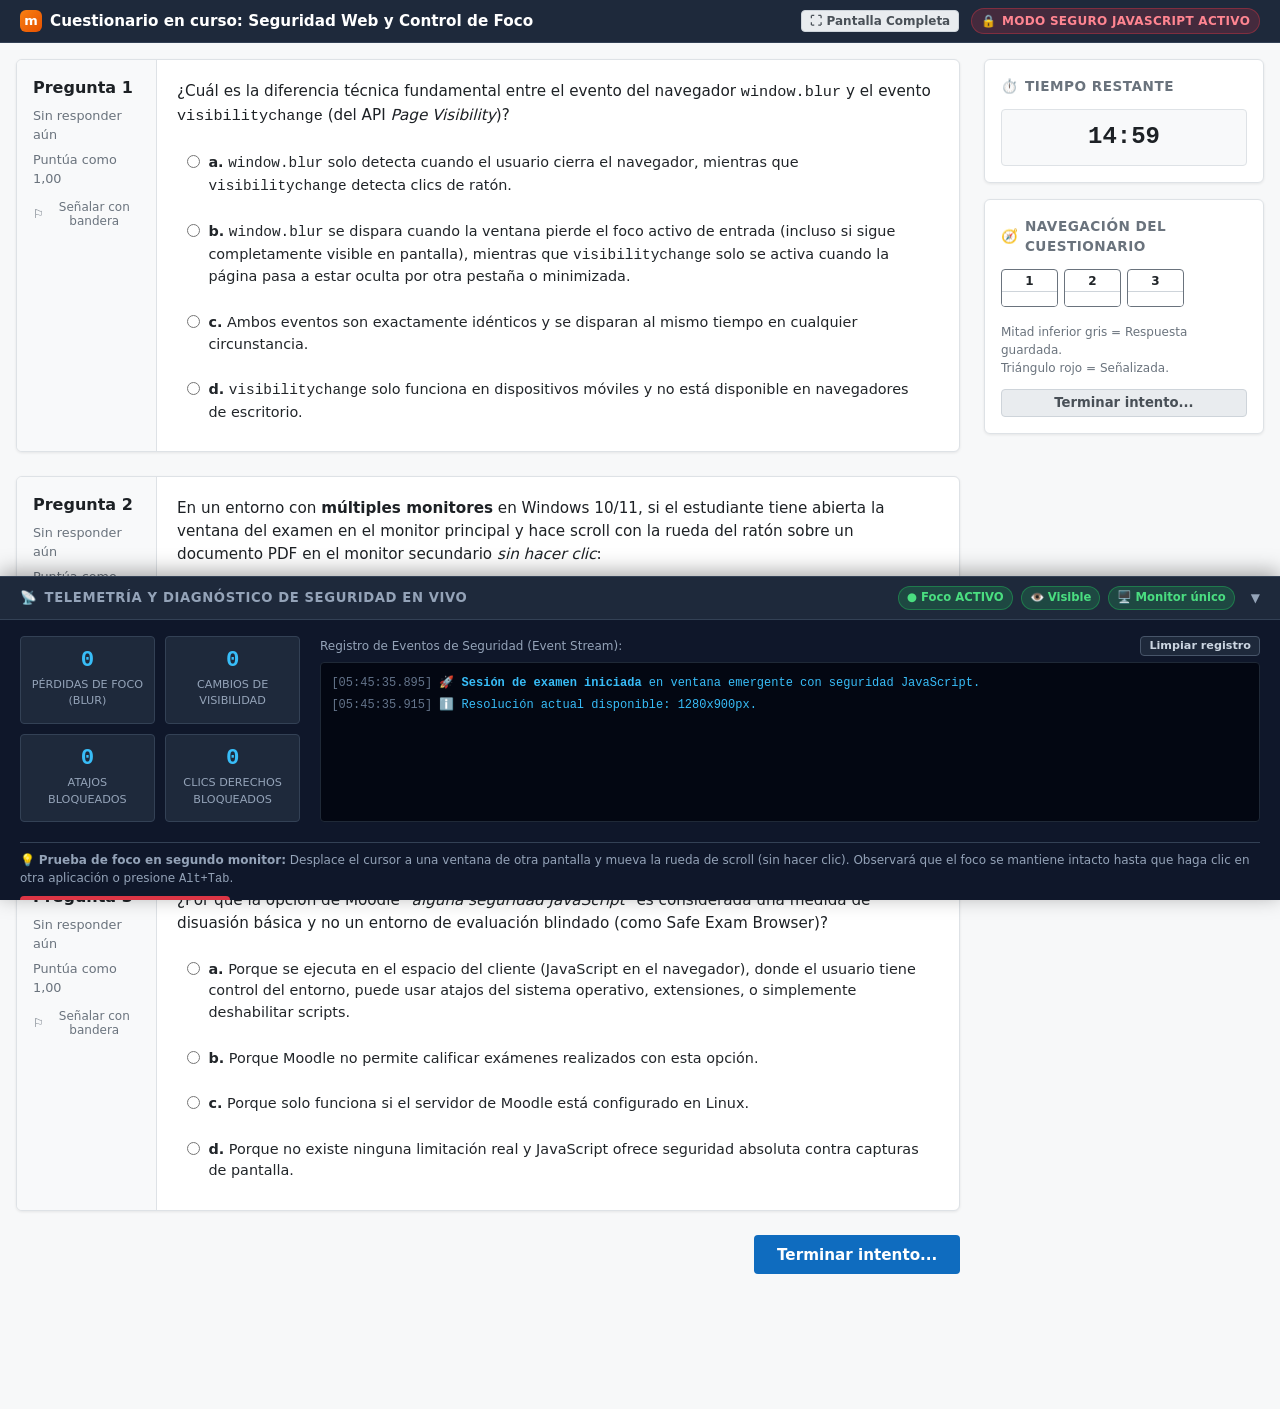
==== exam.html @ e976171d "feat: initial release of moodle-quiz-security-simulator" ====
<!DOCTYPE html>
<html lang="es">
<head>
  <meta charset="UTF-8">
  <meta name="viewport" content="width=device-width, initial-scale=1.0">
  <title>Examen Activo - Ventana Segura Moodle</title>
  <link rel="stylesheet" href="./styles.css">
</head>
<body id="moodle-exam-page" class="exam-mode">

  <!-- Navbar Minimalista de Examen Seguro (Moodle Boost Secure Layout) -->
  <header class="exam-navbar">
    <div class="exam-navbar-title">
      <div class="moodle-logo-icon" style="width: 22px; height: 22px; font-size: 13px;">m</div>
      <span>Cuestionario en curso: Seguridad Web y Control de Foco</span>
    </div>
    <div style="display: flex; align-items: center; gap: 0.75rem;">
      <button id="btn-request-fullscreen" type="button" class="btn-moodle btn-moodle-secondary btn-sm" style="font-size: 0.75rem; padding: 0.2rem 0.5rem;">
        ⛶ Pantalla Completa
      </button>
      <div class="exam-security-pill">
        <span>🔒</span>
        <span>MODO SEGURO JAVASCRIPT ACTIVO</span>
      </div>
    </div>
  </header>

  <!-- Contenedor Principal del Examen -->
  <main class="exam-main-container">
    <div class="exam-layout">

      <!-- Columna Principal: Preguntas del Examen -->
      <section class="exam-questions-col" aria-label="Preguntas del examen">

        <!-- PREGUNTA 1 -->
        <article class="que multichoice" data-question-id="1">
          <div class="info">
            <div class="no">Pregunta 1</div>
            <div class="status">Sin responder aún</div>
            <div class="grade">Puntúa como 1,00</div>
            <button type="button" class="flag-toggle" aria-label="Señalar pregunta 1">
              <span>⚐</span>
              <span class="flag-text">Señalar con bandera</span>
            </button>
          </div>
          <div class="content">
            <div class="qtext">
              ¿Cuál es la diferencia técnica fundamental entre el evento del navegador <code>window.blur</code> y el evento <code>visibilitychange</code> (del API <em>Page Visibility</em>)?
            </div>
            <div class="ablock">
              <div class="answer">
                <label>
                  <input type="radio" name="q1" value="a">
                  <span><strong>a.</strong> <code>window.blur</code> solo detecta cuando el usuario cierra el navegador, mientras que <code>visibilitychange</code> detecta clics de ratón.</span>
                </label>
                <label>
                  <input type="radio" name="q1" value="b">
                  <span><strong>b.</strong> <code>window.blur</code> se dispara cuando la ventana pierde el foco activo de entrada (incluso si sigue completamente visible en pantalla), mientras que <code>visibilitychange</code> solo se activa cuando la página pasa a estar oculta por otra pestaña o minimizada.</span>
                </label>
                <label>
                  <input type="radio" name="q1" value="c">
                  <span><strong>c.</strong> Ambos eventos son exactamente idénticos y se disparan al mismo tiempo en cualquier circunstancia.</span>
                </label>
                <label>
                  <input type="radio" name="q1" value="d">
                  <span><strong>d.</strong> <code>visibilitychange</code> solo funciona en dispositivos móviles y no está disponible en navegadores de escritorio.</span>
                </label>
              </div>
            </div>
          </div>
        </article>

        <!-- PREGUNTA 2 -->
        <article class="que multichoice" data-question-id="2">
          <div class="info">
            <div class="no">Pregunta 2</div>
            <div class="status">Sin responder aún</div>
            <div class="grade">Puntúa como 1,00</div>
            <button type="button" class="flag-toggle" aria-label="Señalar pregunta 2">
              <span>⚐</span>
              <span class="flag-text">Señalar con bandera</span>
            </button>
          </div>
          <div class="content">
            <div class="qtext">
              En un entorno con <strong>múltiples monitores</strong> en Windows 10/11, si el estudiante tiene abierta la ventana del examen en el monitor principal y hace scroll con la rueda del ratón sobre un documento PDF en el monitor secundario <em>sin hacer clic</em>:
            </div>
            <div class="ablock">
              <div class="answer">
                <label>
                  <input type="radio" name="q2" value="a">
                  <span><strong>a.</strong> La ventana del examen pierde el foco de inmediato y se dispara <code>window.blur</code>.</span>
                </label>
                <label>
                  <input type="radio" name="q2" value="b">
                  <span><strong>b.</strong> Por la directiva de Windows de "desplazar ventanas inactivas al pasar el cursor", el scroll ocurre en la segunda ventana pero la ventana del examen <strong>mantiene el foco</strong> (no se dispara <code>window.blur</code> hasta que el usuario hace clic en el segundo monitor).</span>
                </label>
                <label>
                  <input type="radio" name="q2" value="c">
                  <span><strong>c.</strong> El navegador bloquea automáticamente el hardware del segundo monitor mediante la API de pantalla.</span>
                </label>
                <label>
                  <input type="radio" name="q2" value="d">
                  <span><strong>d.</strong> Moodle redirige al usuario a la página de inicio de sesión.</span>
                </label>
              </div>
            </div>
          </div>
        </article>

        <!-- PREGUNTA 3 -->
        <article class="que multichoice" data-question-id="3">
          <div class="info">
            <div class="no">Pregunta 3</div>
            <div class="status">Sin responder aún</div>
            <div class="grade">Puntúa como 1,00</div>
            <button type="button" class="flag-toggle" aria-label="Señalar pregunta 3">
              <span>⚐</span>
              <span class="flag-text">Señalar con bandera</span>
            </button>
          </div>
          <div class="content">
            <div class="qtext">
              ¿Por qué la opción de Moodle <em>"alguna seguridad JavaScript"</em> es considerada una medida de disuasión básica y no un entorno de evaluación blindado (como Safe Exam Browser)?
            </div>
            <div class="ablock">
              <div class="answer">
                <label>
                  <input type="radio" name="q3" value="a">
                  <span><strong>a.</strong> Porque se ejecuta en el espacio del cliente (JavaScript en el navegador), donde el usuario tiene control del entorno, puede usar atajos del sistema operativo, extensiones, o simplemente deshabilitar scripts.</span>
                </label>
                <label>
                  <input type="radio" name="q3" value="b">
                  <span><strong>b.</strong> Porque Moodle no permite calificar exámenes realizados con esta opción.</span>
                </label>
                <label>
                  <input type="radio" name="q3" value="c">
                  <span><strong>c.</strong> Porque solo funciona si el servidor de Moodle está configurado en Linux.</span>
                </label>
                <label>
                  <input type="radio" name="q3" value="d">
                  <span><strong>d.</strong> Porque no existe ninguna limitación real y JavaScript ofrece seguridad absoluta contra capturas de pantalla.</span>
                </label>
              </div>
            </div>
          </div>
        </article>

        <!-- Botón de acción al pie de preguntas -->
        <div style="display: flex; justify-content: flex-end; margin-top: 1rem;">
          <button id="btn-finish-attempt" type="button" class="btn-moodle btn-moodle-primary">
            Terminar intento...
          </button>
        </div>

      </section>

      <!-- Columna Lateral: Navegación del Cuestionario y Temporizador -->
      <aside class="exam-sidebar" aria-label="Bloques laterales del examen">
        
        <!-- Bloque del Temporizador -->
        <div class="sidebar-box">
          <div class="sidebar-title">
            <span>⏱️</span>
            <span>Tiempo restante</span>
          </div>
          <div class="timer-container">
            <span id="quiz-timer-display">15:00</span>
          </div>
        </div>

        <!-- Bloque de Navegación por Preguntas -->
        <div class="sidebar-box">
          <div class="sidebar-title">
            <span>🧭</span>
            <span>Navegación del cuestionario</span>
          </div>
          <div class="quiz-nav-grid">
            <a href="#q1" id="nav-btn-q1" class="qnbutton" title="Pregunta 1">
              <span class="thispageholder">1</span>
              <span class="trafficlight"></span>
            </a>
            <a href="#q2" id="nav-btn-q2" class="qnbutton" title="Pregunta 2">
              <span class="thispageholder">2</span>
              <span class="trafficlight"></span>
            </a>
            <a href="#q3" id="nav-btn-q3" class="qnbutton" title="Pregunta 3">
              <span class="thispageholder">3</span>
              <span class="trafficlight"></span>
            </a>
          </div>
          <div style="font-size: 0.75rem; color: var(--moodle-text-muted); margin-bottom: 0.75rem;">
            Mitad inferior gris = Respuesta guardada.<br>
            Triángulo rojo = Señalizada.
          </div>
          <button id="btn-finish-attempt-side" type="button" class="btn-moodle btn-moodle-secondary btn-sm" style="width: 100%;" onclick="document.getElementById('btn-finish-attempt').click();">
            Terminar intento...
          </button>
        </div>

      </aside>

    </div>
  </main>

  <!-- Contenedor de Toasts Flotantes para Alertas de Seguridad -->
  <div id="toast-container" class="toast-container" aria-live="polite"></div>

  <!-- Panel de Diagnóstico Técnico (Telemetría en Vivo) -->
  <section id="telemetry-dock" class="telemetry-dock" aria-label="Panel de diagnóstico técnico en vivo">
    <!-- Encabezado del Dock -->
    <div id="telemetry-toggle" class="telemetry-dock-header">
      <div class="telemetry-title">
        <span>📡</span>
        <span>Telemetría y Diagnóstico de Seguridad en Vivo</span>
      </div>
      <div class="telemetry-live-pills">
        <span id="pill-focus-status" class="telemetry-pill pill-active">● Foco ACTIVO</span>
        <span id="pill-vis-status" class="telemetry-pill pill-active">👁️ Visible</span>
        <span id="pill-screen-status" class="telemetry-pill pill-active">🖥️ Monitor</span>
        <span class="toggle-icon" style="color: #94a3b8; font-size: 0.75rem; margin-left: 0.5rem;">▼</span>
      </div>
    </div>

    <!-- Contenido del Dock -->
    <div class="telemetry-body">
      <!-- Estadísticas de Eventos -->
      <div class="telemetry-stats-grid">
        <div class="stat-card">
          <div id="stat-blur-count" class="stat-value">0</div>
          <div class="stat-label">Pérdidas de Foco (blur)</div>
        </div>
        <div class="stat-card">
          <div id="stat-vis-count" class="stat-value">0</div>
          <div class="stat-label">Cambios de Visibilidad</div>
        </div>
        <div class="stat-card">
          <div id="stat-shortcuts-count" class="stat-value">0</div>
          <div class="stat-label">Atajos Bloqueados</div>
        </div>
        <div class="stat-card">
          <div id="stat-context-count" class="stat-value">0</div>
          <div class="stat-label">Clics Derechos Bloqueados</div>
        </div>
      </div>

      <!-- Consola de Logs en Tiempo Real -->
      <div class="telemetry-console-wrapper">
        <div class="telemetry-console-header">
          <span>Registro de Eventos de Seguridad (Event Stream):</span>
          <button id="btn-clear-console" type="button" class="btn-moodle btn-moodle-secondary btn-sm" style="font-size: 0.7rem; padding: 0.15rem 0.5rem; background: #1e293b; color: #cbd5e1; border-color: #475569;">
            Limpiar registro
          </button>
        </div>
        <div id="telemetry-console" class="telemetry-console">
          <!-- Entradas generadas dinámicamente por app.js -->
        </div>
      </div>

      <!-- Nota Técnica sobre el Comportamiento de Foco y Multimonitor -->
      <div class="telemetry-info-note">
        <div>
          💡 <strong>Prueba de foco en segundo monitor:</strong> Desplace el cursor a una ventana de otra pantalla y mueva la rueda de scroll (sin hacer clic). Observará que el foco se mantiene intacto hasta que haga clic en otra aplicación o presione <code>Alt+Tab</code>.
        </div>
        <div>
          <button type="button" class="btn-moodle btn-moodle-danger btn-sm" onclick="document.getElementById('btn-finish-attempt').click();">
            Cerrar intento y ventana
          </button>
        </div>
      </div>
    </div>
  </section>

  <!-- Modal de Confirmación de Finalización de Examen -->
  <div id="modal-finish-quiz" class="modal-overlay" role="dialog" aria-modal="true" aria-labelledby="modal-finish-title">
    <div class="modal-dialog">
      <div class="modal-header">
        <span id="modal-finish-title">Resumen del Intento</span>
      </div>
      <div class="modal-body">
        <p>¿Está seguro de que desea enviar y finalizar este intento?</p>
        <div id="modal-finish-stats" style="margin-top: 0.75rem; background: #f8f9fa; border: 1px solid #dee2e6; border-radius: 4px; padding: 0.75rem;">
          <!-- Estadísticas inyectadas por app.js -->
        </div>
      </div>
      <div class="modal-footer">
        <button id="btn-cancel-close" type="button" class="btn-moodle btn-moodle-secondary">Continuar con el examen</button>
        <button id="btn-confirm-close" type="button" class="btn-moodle btn-moodle-danger">Finalizar intento y cerrar ventana</button>
      </div>
    </div>
  </div>

  <script src="./app.js"></script>
</body>
</html>
---- styles.css ----
/* ==========================================================================
   Moodle Quiz Security Simulator - Stylesheet
   Inspirado en el tema Boost de Moodle (Bootstrap 4/5 base)
   ========================================================================== */

:root {
  --moodle-primary: #0f6cbf;
  --moodle-primary-hover: #0b5190;
  --moodle-primary-light: #e7f1ff;
  --moodle-primary-border: #b8daff;
  --moodle-secondary: #6c757d;
  --moodle-secondary-bg: #e9ecef;
  --moodle-success: #28a745;
  --moodle-success-bg: #d4edda;
  --moodle-success-border: #c3e6cb;
  --moodle-danger: #dc3545;
  --moodle-danger-bg: #f8d7da;
  --moodle-danger-border: #f5c6cb;
  --moodle-warning: #ffc107;
  --moodle-warning-bg: #fff3cd;
  --moodle-warning-border: #ffeeba;
  --moodle-info: #17a2b8;
  --moodle-info-bg: #d1ecf1;
  --moodle-info-border: #bee5eb;
  
  --moodle-body-bg: #f2f4f8;
  --moodle-card-bg: #ffffff;
  --moodle-text: #212529;
  --moodle-text-muted: #6a737d;
  --moodle-border: #dee2e6;
  --moodle-border-light: #eaebec;
  
  --font-family: system-ui, -apple-system, "Segoe UI", Roboto, "Helvetica Neue", Arial, sans-serif;
  --font-mono: ui-monospace, SFMono-Regular, Menlo, Monaco, Consolas, "Liberation Mono", "Courier New", monospace;
  --radius-sm: 4px;
  --radius-md: 6px;
  --radius-lg: 8px;
  --shadow-sm: 0 1px 3px rgba(0, 0, 0, 0.08);
  --shadow-md: 0 4px 12px rgba(0, 0, 0, 0.1);
  --shadow-lg: 0 8px 24px rgba(0, 0, 0, 0.15);
}

/* Reset y caja */
*, *::before, *::after {
  box-sizing: border-box;
  margin: 0;
  padding: 0;
}

body {
  font-family: var(--font-family);
  background-color: var(--moodle-body-bg);
  color: var(--moodle-text);
  line-height: 1.5;
  font-size: 15px;
  min-height: 100vh;
  display: flex;
  flex-direction: column;
}

/* En la ventana de examen, deshabilitar selección de texto */
body.exam-mode {
  user-select: none;
  -webkit-user-select: none;
  -ms-user-select: none;
  background-color: #f7f8f9;
}

/* ==========================================================================
   Barra Superior / Navbar de Moodle
   ========================================================================== */
.moodle-navbar {
  background-color: #ffffff;
  border-bottom: 1px solid var(--moodle-border);
  padding: 0.65rem 1.5rem;
  display: flex;
  align-items: center;
  justify-content: space-between;
  position: sticky;
  top: 0;
  z-index: 100;
  box-shadow: 0 1px 3px rgba(0, 0, 0, 0.04);
}

.moodle-navbar-brand {
  display: flex;
  align-items: center;
  gap: 0.65rem;
  font-size: 1.15rem;
  font-weight: 700;
  color: #1d2125;
  text-decoration: none;
}

.moodle-logo-icon {
  width: 28px;
  height: 28px;
  background: linear-gradient(135deg, #f98012 0%, #e65100 100%);
  color: #ffffff;
  border-radius: 6px;
  display: flex;
  align-items: center;
  justify-content: center;
  font-weight: 900;
  font-size: 16px;
}

.moodle-navbar-actions {
  display: flex;
  align-items: center;
  gap: 1rem;
}

.user-badge {
  display: flex;
  align-items: center;
  gap: 0.5rem;
  font-size: 0.85rem;
  color: var(--moodle-text-muted);
}

.user-avatar {
  width: 32px;
  height: 32px;
  border-radius: 50%;
  background-color: var(--moodle-primary);
  color: white;
  display: flex;
  align-items: center;
  justify-content: center;
  font-weight: 600;
  font-size: 13px;
}

/* Navbar especial de modo examen (minimalista) */
.exam-navbar {
  background-color: #1e293b;
  color: #ffffff;
  padding: 0.5rem 1.25rem;
  display: flex;
  align-items: center;
  justify-content: space-between;
  border-bottom: 1px solid #334155;
}

.exam-navbar-title {
  display: flex;
  align-items: center;
  gap: 0.5rem;
  font-weight: 600;
  font-size: 0.95rem;
}

.exam-security-pill {
  background-color: rgba(220, 53, 69, 0.2);
  color: #ff8591;
  border: 1px solid rgba(220, 53, 69, 0.4);
  padding: 0.2rem 0.55rem;
  border-radius: 20px;
  font-size: 0.75rem;
  font-weight: 600;
  letter-spacing: 0.3px;
  display: flex;
  align-items: center;
  gap: 0.35rem;
}

/* Migas de pan (Breadcrumbs) */
.moodle-breadcrumbs {
  background-color: #ffffff;
  border-bottom: 1px solid var(--moodle-border);
  padding: 0.5rem 1.5rem;
  font-size: 0.825rem;
}

.breadcrumb-list {
  display: flex;
  flex-wrap: wrap;
  align-items: center;
  list-style: none;
  gap: 0.4rem;
  color: var(--moodle-text-muted);
}

.breadcrumb-list li:not(:last-child)::after {
  content: "/";
  margin-left: 0.4rem;
  color: #adb5bd;
}

.breadcrumb-list a {
  color: var(--moodle-primary);
  text-decoration: none;
}

.breadcrumb-list a:hover {
  text-decoration: underline;
}

/* ==========================================================================
   Contenedor Principal y Layout
   ========================================================================== */
.main-container {
  max-width: 1140px;
  margin: 1.5rem auto;
  padding: 0 1rem;
  width: 100%;
  flex: 1;
}

.exam-main-container {
  max-width: 1300px;
  margin: 1rem auto;
  padding: 0 1rem 8rem 1rem; /* margen inferior para el panel */
  width: 100%;
}

/* Tarjetas Moodle */
.moodle-card {
  background-color: var(--moodle-card-bg);
  border: 1px solid var(--moodle-border);
  border-radius: var(--radius-md);
  box-shadow: var(--shadow-sm);
  margin-bottom: 1.5rem;
  overflow: hidden;
}

.moodle-card-header {
  padding: 1rem 1.25rem;
  border-bottom: 1px solid var(--moodle-border);
  background-color: #ffffff;
  display: flex;
  align-items: center;
  justify-content: space-between;
}

.moodle-card-header h1,
.moodle-card-header h2,
.moodle-card-header h3 {
  font-size: 1.25rem;
  font-weight: 600;
  color: #1d2125;
}

.moodle-card-body {
  padding: 1.25rem;
}

/* ==========================================================================
   Alertas y Banners informativos
   ========================================================================== */
.alert-box {
  padding: 1rem 1.25rem;
  border-radius: var(--radius-md);
  margin-bottom: 1.25rem;
  display: flex;
  gap: 0.75rem;
  align-items: flex-start;
  font-size: 0.9rem;
}

.alert-box-icon {
  font-size: 1.25rem;
  line-height: 1;
  flex-shrink: 0;
}

.alert-box.alert-info {
  background-color: var(--moodle-info-bg);
  border: 1px solid var(--moodle-info-border);
  color: #0c5460;
}

.alert-box.alert-warning {
  background-color: var(--moodle-warning-bg);
  border: 1px solid var(--moodle-warning-border);
  color: #856404;
}

.alert-box.alert-danger {
  background-color: var(--moodle-danger-bg);
  border: 1px solid var(--moodle-danger-border);
  color: #721c24;
}

.alert-box.alert-success {
  background-color: var(--moodle-success-bg);
  border: 1px solid var(--moodle-success-border);
  color: #155724;
}

/* Modal o Alerta de Pop-up Bloqueado */
.popup-blocked-modal {
  display: none;
  background-color: var(--moodle-danger-bg);
  border: 2px solid var(--moodle-danger);
  border-radius: var(--radius-md);
  padding: 1.25rem;
  margin-bottom: 1.5rem;
  animation: pulseWarning 0.3s ease-in-out;
}

@keyframes pulseWarning {
  0% { transform: scale(0.98); opacity: 0; }
  100% { transform: scale(1); opacity: 1; }
}

.popup-blocked-modal.active {
  display: block;
}

.popup-blocked-header {
  display: flex;
  align-items: center;
  gap: 0.5rem;
  color: #721c24;
  font-weight: 700;
  font-size: 1.1rem;
  margin-bottom: 0.75rem;
}

.instructions-steps {
  margin: 0.75rem 0 1rem 1.25rem;
  color: #491217;
  font-size: 0.88rem;
}

.instructions-steps li {
  margin-bottom: 0.4rem;
}

/* ==========================================================================
   Tablas y Resúmenes de Examen (Estilo Moodle)
   ========================================================================== */
.quiz-summary-table {
  width: 100%;
  border-collapse: collapse;
  margin-bottom: 1.5rem;
  font-size: 0.9rem;
}

.quiz-summary-table th,
.quiz-summary-table td {
  padding: 0.65rem 0.85rem;
  border: 1px solid var(--moodle-border);
  text-align: left;
}

.quiz-summary-table th {
  background-color: #f8f9fa;
  font-weight: 600;
  color: var(--moodle-text);
  width: 40%;
}

.quiz-summary-table td {
  background-color: #ffffff;
}

/* Botones principales */
.btn-moodle {
  display: inline-flex;
  align-items: center;
  justify-content: center;
  gap: 0.5rem;
  padding: 0.6rem 1.35rem;
  font-size: 0.95rem;
  font-weight: 600;
  border-radius: var(--radius-sm);
  border: 1px solid transparent;
  cursor: pointer;
  transition: all 0.15s ease-in-out;
  text-decoration: none;
  font-family: inherit;
}

.btn-moodle-primary {
  background-color: var(--moodle-primary);
  color: #ffffff;
}

.btn-moodle-primary:hover {
  background-color: var(--moodle-primary-hover);
  color: #ffffff;
}

.btn-moodle-secondary {
  background-color: #e9ecef;
  color: #495057;
  border-color: #ced4da;
}

.btn-moodle-secondary:hover {
  background-color: #dde2e6;
  color: #212529;
}

.btn-moodle-danger {
  background-color: var(--moodle-danger);
  color: #ffffff;
}

.btn-moodle-danger:hover {
  background-color: #bd2130;
}

.btn-sm {
  padding: 0.35rem 0.75rem;
  font-size: 0.825rem;
}

.btn-large {
  padding: 0.75rem 1.75rem;
  font-size: 1.05rem;
}

/* ==========================================================================
   Comprobador de Permisos Pop-up (index.html)
   ========================================================================== */
.tester-card {
  background-color: #ffffff;
  border: 1px dashed var(--moodle-primary-border);
  background-color: #fbfdff;
  border-radius: var(--radius-md);
  padding: 1rem 1.25rem;
  margin-bottom: 1.5rem;
}

.tester-status-row {
  display: flex;
  align-items: center;
  justify-content: space-between;
  flex-wrap: wrap;
  gap: 0.75rem;
}

.status-indicator {
  display: inline-flex;
  align-items: center;
  gap: 0.5rem;
  font-weight: 600;
  font-size: 0.9rem;
}

.status-dot {
  width: 10px;
  height: 10px;
  border-radius: 50%;
  display: inline-block;
}

.status-dot.dot-pending { background-color: var(--moodle-warning); }
.status-dot.dot-success { background-color: var(--moodle-success); }
.status-dot.dot-danger { background-color: var(--moodle-danger); }

/* ==========================================================================
   Layout de la vista de Examen (exam.html)
   ========================================================================== */
.exam-layout {
  display: grid;
  grid-template-columns: 1fr 280px;
  gap: 1.5rem;
  align-items: start;
}

@media (max-width: 900px) {
  .exam-layout {
    grid-template-columns: 1fr;
  }
  .exam-sidebar {
    order: -1;
  }
}

/* Pregunta estilo Moodle (Formato Oficial .que.multichoice) */
.que {
  display: grid;
  grid-template-columns: 140px 1fr;
  background-color: #ffffff;
  border: 1px solid var(--moodle-border);
  border-radius: var(--radius-md);
  margin-bottom: 1.5rem;
  overflow: hidden;
  box-shadow: var(--shadow-sm);
}

@media (max-width: 600px) {
  .que {
    grid-template-columns: 1fr;
  }
}

.que .info {
  background-color: #f8f9fa;
  border-right: 1px solid var(--moodle-border);
  padding: 1rem;
  font-size: 0.8rem;
  color: var(--moodle-text-muted);
}

@media (max-width: 600px) {
  .que .info {
    border-right: none;
    border-bottom: 1px solid var(--moodle-border);
  }
}

.que .info .no {
  font-weight: 700;
  font-size: 1rem;
  color: #1d2125;
  margin-bottom: 0.35rem;
}

.que .info .status {
  margin-bottom: 0.35rem;
}

.que .info .grade {
  margin-bottom: 0.75rem;
}

.que .info .flag-toggle {
  display: inline-flex;
  align-items: center;
  gap: 0.3rem;
  color: #6a737d;
  cursor: pointer;
  background: none;
  border: none;
  font-size: 0.75rem;
  padding: 0;
  font-family: inherit;
}

.que .info .flag-toggle:hover {
  color: var(--moodle-danger);
}

.que .info .flag-toggle.flagged {
  color: var(--moodle-danger);
  font-weight: 600;
}

.que .content {
  padding: 1.25rem;
}

.que .qtext {
  font-size: 0.95rem;
  font-weight: 500;
  margin-bottom: 1rem;
  color: #1d2125;
}

.que .ablock .answer {
  display: flex;
  flex-direction: column;
  gap: 0.5rem;
}

.que .answer label {
  display: flex;
  align-items: flex-start;
  gap: 0.5rem;
  padding: 0.5rem 0.65rem;
  border-radius: var(--radius-sm);
  cursor: pointer;
  transition: background-color 0.1s;
  font-size: 0.9rem;
}

.que .answer label:hover {
  background-color: #f1f5f9;
}

.que .answer input[type="radio"] {
  margin-top: 0.2rem;
  accent-color: var(--moodle-primary);
  cursor: pointer;
}

/* Barra lateral de Navegación del Cuestionario */
.exam-sidebar {
  position: sticky;
  top: 1rem;
}

.sidebar-box {
  background-color: #ffffff;
  border: 1px solid var(--moodle-border);
  border-radius: var(--radius-md);
  padding: 1rem;
  box-shadow: var(--shadow-sm);
  margin-bottom: 1rem;
}

.sidebar-title {
  font-size: 0.85rem;
  font-weight: 700;
  text-transform: uppercase;
  letter-spacing: 0.5px;
  color: var(--moodle-text-muted);
  margin-bottom: 0.75rem;
  display: flex;
  align-items: center;
  gap: 0.4rem;
}

/* Temporizador */
.timer-container {
  display: flex;
  align-items: center;
  justify-content: center;
  gap: 0.5rem;
  font-size: 1.5rem;
  font-weight: 700;
  font-family: var(--font-mono);
  padding: 0.6rem;
  background-color: #f8f9fa;
  border-radius: var(--radius-sm);
  border: 1px solid var(--moodle-border);
  color: #1d2125;
}

.timer-container.urgent {
  background-color: var(--moodle-danger-bg);
  border-color: var(--moodle-danger-border);
  color: var(--moodle-danger);
  animation: pulseTimer 1s infinite alternate;
}

@keyframes pulseTimer {
  0% { transform: scale(1); }
  100% { transform: scale(1.02); }
}

/* Rejilla de botones de pregunta */
.quiz-nav-grid {
  display: grid;
  grid-template-columns: repeat(4, 1fr);
  gap: 0.4rem;
  margin-bottom: 1rem;
}

.qnbutton {
  height: 38px;
  background-color: #ffffff;
  border: 1px solid #6a737d;
  border-radius: var(--radius-sm);
  display: flex;
  flex-direction: column;
  text-decoration: none;
  font-size: 0.75rem;
  font-weight: 700;
  cursor: pointer;
  overflow: hidden;
  transition: border-color 0.15s;
}

.qnbutton:hover {
  border-color: var(--moodle-primary);
}

.qnbutton .thispageholder {
  height: 60%;
  display: flex;
  align-items: center;
  justify-content: center;
  color: #212529;
}

.qnbutton .trafficlight {
  height: 40%;
  background-color: #ffffff;
  border-top: 1px solid #ced4da;
}

/* Cuando la pregunta está contestada, la mitad inferior se vuelve gris */
.qnbutton.answered .trafficlight {
  background-color: #6c757d;
}

.qnbutton.flagged .thispageholder::after {
  content: "▲";
  color: var(--moodle-danger);
  font-size: 8px;
  position: absolute;
  top: 2px;
  right: 2px;
}

/* ==========================================================================
   Toasts no intrusivos (Alertas de Bloqueo de Atajos y Clic Derecho)
   ========================================================================== */
.toast-container {
  position: fixed;
  top: 1.5rem;
  left: 50%;
  transform: translateX(-50%);
  z-index: 9999;
  display: flex;
  flex-direction: column;
  gap: 0.5rem;
  pointer-events: none;
}

.security-toast {
  background-color: #1e293b;
  color: #ffffff;
  padding: 0.65rem 1.25rem;
  border-radius: 30px;
  font-size: 0.85rem;
  font-weight: 600;
  box-shadow: 0 4px 14px rgba(0, 0, 0, 0.25);
  border: 1px solid #475569;
  display: flex;
  align-items: center;
  gap: 0.5rem;
  pointer-events: auto;
  opacity: 0;
  transform: translateY(-10px);
  transition: all 0.25s cubic-bezier(0.16, 1, 0.3, 1);
}

.security-toast.show {
  opacity: 1;
  transform: translateY(0);
}

.security-toast.toast-danger {
  background-color: #7f1d1d;
  border-color: #b91c1c;
  color: #fecaca;
}

.security-toast.toast-warning {
  background-color: #78350f;
  border-color: #d97706;
  color: #fde68a;
}

/* ==========================================================================
   Panel de Diagnóstico Técnico (Telemetría en Vivo)
   ========================================================================== */
.telemetry-dock {
  position: fixed;
  bottom: 0;
  left: 0;
  right: 0;
  background-color: #0f172a;
  color: #f1f5f9;
  border-top: 1px solid #334155;
  box-shadow: 0 -4px 20px rgba(0, 0, 0, 0.35);
  z-index: 1000;
  transition: transform 0.3s cubic-bezier(0.16, 1, 0.3, 1);
  font-family: var(--font-family);
}

.telemetry-dock.minimized {
  transform: translateY(calc(100% - 42px));
}

.telemetry-dock-header {
  padding: 0.55rem 1.25rem;
  background-color: #1e293b;
  display: flex;
  align-items: center;
  justify-content: space-between;
  cursor: pointer;
  border-bottom: 1px solid #334155;
}

.telemetry-title {
  display: flex;
  align-items: center;
  gap: 0.5rem;
  font-size: 0.825rem;
  font-weight: 700;
  text-transform: uppercase;
  letter-spacing: 0.6px;
  color: #94a3b8;
}

.telemetry-live-pills {
  display: flex;
  align-items: center;
  gap: 0.5rem;
}

.telemetry-pill {
  font-size: 0.725rem;
  padding: 0.15rem 0.5rem;
  border-radius: 12px;
  font-weight: 600;
  display: inline-flex;
  align-items: center;
  gap: 0.3rem;
}

.telemetry-pill.pill-active {
  background-color: rgba(34, 197, 94, 0.2);
  color: #4ade80;
  border: 1px solid rgba(34, 197, 94, 0.4);
}

.telemetry-pill.pill-lost {
  background-color: rgba(239, 68, 68, 0.2);
  color: #f87171;
  border: 1px solid rgba(239, 68, 68, 0.4);
  animation: pulsePill 0.8s infinite alternate;
}

@keyframes pulsePill {
  0% { opacity: 0.7; }
  100% { opacity: 1; }
}

.telemetry-body {
  padding: 1rem 1.25rem;
  max-height: 280px;
  overflow-y: auto;
  display: grid;
  grid-template-columns: 280px 1fr;
  gap: 1.25rem;
}

@media (max-width: 800px) {
  .telemetry-body {
    grid-template-columns: 1fr;
  }
}

.telemetry-stats-grid {
  display: grid;
  grid-template-columns: 1fr 1fr;
  gap: 0.65rem;
}

.stat-card {
  background-color: #1e293b;
  border: 1px solid #334155;
  border-radius: var(--radius-sm);
  padding: 0.6rem;
  text-align: center;
}

.stat-value {
  font-size: 1.4rem;
  font-weight: 800;
  color: #38bdf8;
  font-family: var(--font-mono);
  line-height: 1.2;
}

.stat-label {
  font-size: 0.7rem;
  color: #94a3b8;
  margin-top: 0.2rem;
  text-transform: uppercase;
}

.telemetry-console-wrapper {
  display: flex;
  flex-direction: column;
}

.telemetry-console-header {
  display: flex;
  align-items: center;
  justify-content: space-between;
  margin-bottom: 0.4rem;
  font-size: 0.75rem;
  color: #94a3b8;
}

.telemetry-console {
  background-color: #030712;
  border: 1px solid #1f2937;
  border-radius: var(--radius-sm);
  padding: 0.65rem;
  font-family: var(--font-mono);
  font-size: 0.75rem;
  height: 160px;
  overflow-y: auto;
  color: #cbd5e1;
  display: flex;
  flex-direction: column;
  gap: 0.25rem;
}

.log-entry {
  display: flex;
  gap: 0.45rem;
  align-items: baseline;
  word-break: break-all;
}

.log-time {
  color: #64748b;
  flex-shrink: 0;
}

.log-type-blur { color: #f87171; }
.log-type-focus { color: #4ade80; }
.log-type-security { color: #fbbf24; }
.log-type-visibility { color: #c084fc; }
.log-type-info { color: #38bdf8; }

.telemetry-info-note {
  grid-column: 1 / -1;
  font-size: 0.75rem;
  color: #94a3b8;
  border-top: 1px solid #334155;
  padding-top: 0.5rem;
  display: flex;
  align-items: center;
  justify-content: space-between;
  flex-wrap: wrap;
  gap: 0.5rem;
}

/* Modal de confirmación de fin de examen */
.modal-overlay {
  position: fixed;
  top: 0;
  left: 0;
  right: 0;
  bottom: 0;
  background-color: rgba(0, 0, 0, 0.55);
  display: none;
  align-items: center;
  justify-content: center;
  z-index: 10000;
  padding: 1rem;
}

.modal-overlay.active {
  display: flex;
}

.modal-dialog {
  background-color: #ffffff;
  border-radius: var(--radius-md);
  max-width: 520px;
  width: 100%;
  box-shadow: var(--shadow-lg);
  overflow: hidden;
  animation: modalEnter 0.2s ease-out;
}

@keyframes modalEnter {
  0% { opacity: 0; transform: translateY(-15px); }
  100% { opacity: 1; transform: translateY(0); }
}

.modal-header {
  padding: 1rem 1.25rem;
  border-bottom: 1px solid var(--moodle-border);
  font-weight: 700;
  font-size: 1.1rem;
  display: flex;
  align-items: center;
  justify-content: space-between;
}

.modal-body {
  padding: 1.25rem;
  font-size: 0.925rem;
}

.modal-footer {
  padding: 0.85rem 1.25rem;
  border-top: 1px solid var(--moodle-border);
  background-color: #f8f9fa;
  display: flex;
  justify-content: flex-end;
  gap: 0.75rem;
}

/* Footer genérico */
.moodle-footer {
  background-color: #ffffff;
  border-top: 1px solid var(--moodle-border);
  padding: 1.25rem;
  text-align: center;
  font-size: 0.825rem;
  color: var(--moodle-text-muted);
  margin-top: auto;
}
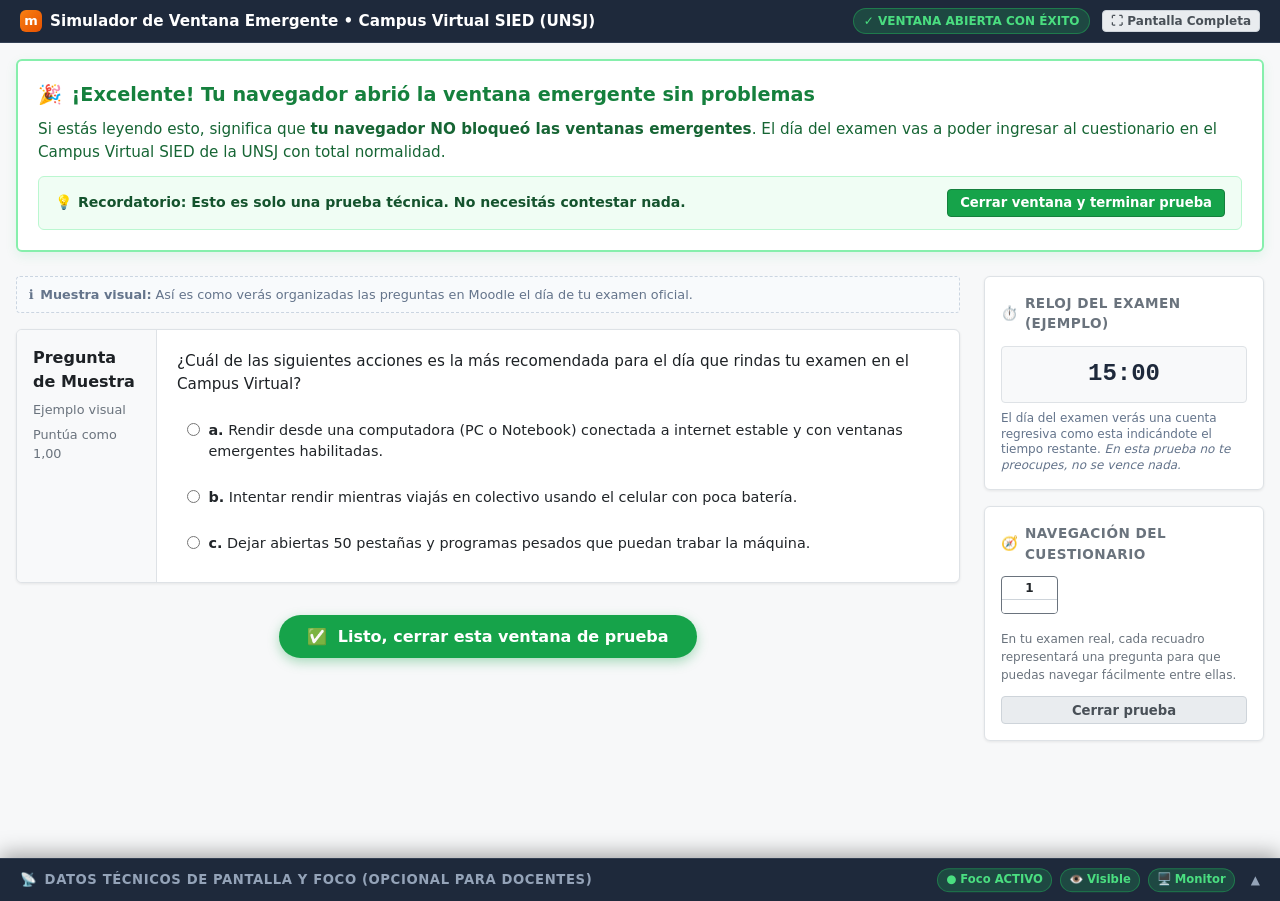
==== commit 379609ed: "feat(ux): simplify student index, add anti-panic notices, preserve advanced mode in advanced.html" ====
--- a/exam.html
+++ b/exam.html
@@ -3,170 +3,115 @@
 <head>
   <meta charset="UTF-8">
   <meta name="viewport" content="width=device-width, initial-scale=1.0">
-  <title>Examen Activo - Ventana Segura Moodle</title>
+  <title>Ventana de Prueba Exitosa - Campus Virtual UNSJ</title>
   <link rel="stylesheet" href="./styles.css">
 </head>
 <body id="moodle-exam-page" class="exam-mode">
 
-  <!-- Navbar Minimalista de Examen Seguro (Moodle Boost Secure Layout) -->
+  <!-- Navbar Minimalista de Examen con Aclaración Tranquilizadora -->
   <header class="exam-navbar">
     <div class="exam-navbar-title">
       <div class="moodle-logo-icon" style="width: 22px; height: 22px; font-size: 13px;">m</div>
-      <span>Cuestionario en curso: Seguridad Web y Control de Foco</span>
+      <span>Simulador de Ventana Emergente • Campus Virtual SIED (UNSJ)</span>
     </div>
     <div style="display: flex; align-items: center; gap: 0.75rem;">
+      <span style="background: rgba(34, 197, 94, 0.2); color: #4ade80; border: 1px solid rgba(34, 197, 94, 0.4); padding: 0.2rem 0.6rem; border-radius: 20px; font-size: 0.75rem; font-weight: 700;">
+        ✓ VENTANA ABIERTA CON ÉXITO
+      </span>
       <button id="btn-request-fullscreen" type="button" class="btn-moodle btn-moodle-secondary btn-sm" style="font-size: 0.75rem; padding: 0.2rem 0.5rem;">
         ⛶ Pantalla Completa
       </button>
-      <div class="exam-security-pill">
-        <span>🔒</span>
-        <span>MODO SEGURO JAVASCRIPT ACTIVO</span>
-      </div>
     </div>
   </header>
 
   <!-- Contenedor Principal del Examen -->
   <main class="exam-main-container">
+
+    <!-- Tarjeta de Felicitación / Éxito (Anti-Pánico Inmediato) -->
+    <section class="exam-friendly-success-card" role="status">
+      <div class="exam-friendly-success-title">
+        <span>🎉</span>
+        <span>¡Excelente! Tu navegador abrió la ventana emergente sin problemas</span>
+      </div>
+      <p style="font-size: 0.95rem; color: #166534; line-height: 1.5; margin-bottom: 0.75rem;">
+        Si estás leyendo esto, significa que <strong>tu navegador NO bloqueó las ventanas emergentes</strong>. El día del examen vas a poder ingresar al cuestionario en el Campus Virtual SIED de la UNSJ con total normalidad.
+      </p>
+      <div style="display: flex; flex-wrap: wrap; align-items: center; justify-content: space-between; gap: 0.75rem; background: #f0fdf4; border: 1px solid #bbf7d0; border-radius: 6px; padding: 0.75rem 1rem;">
+        <span style="font-size: 0.88rem; color: #14532d; font-weight: 600;">
+          💡 Recordatorio: Esto es solo una prueba técnica. No necesitás contestar nada.
+        </span>
+        <button type="button" class="btn-moodle btn-moodle-primary btn-sm" style="background-color: #16a34a; border-color: #15803d;" onclick="window.close();">
+          Cerrar ventana y terminar prueba
+        </button>
+      </div>
+    </section>
+
     <div class="exam-layout">
 
-      <!-- Columna Principal: Preguntas del Examen -->
-      <section class="exam-questions-col" aria-label="Preguntas del examen">
-
-        <!-- PREGUNTA 1 -->
+      <!-- Columna Principal: Ejemplo Didáctico de Preguntas -->
+      <section class="exam-questions-col" aria-label="Muestra visual de preguntas">
+
+        <!-- Marca de agua didáctica -->
+        <div class="exam-mock-watermark">
+          <span>ℹ️</span>
+          <span><strong>Muestra visual:</strong> Así es como verás organizadas las preguntas en Moodle el día de tu examen oficial.</span>
+        </div>
+
+        <!-- PREGUNTA DE EJEMPLO 1 -->
         <article class="que multichoice" data-question-id="1">
           <div class="info">
-            <div class="no">Pregunta 1</div>
-            <div class="status">Sin responder aún</div>
+            <div class="no">Pregunta de Muestra</div>
+            <div class="status">Ejemplo visual</div>
             <div class="grade">Puntúa como 1,00</div>
-            <button type="button" class="flag-toggle" aria-label="Señalar pregunta 1">
-              <span>⚐</span>
-              <span class="flag-text">Señalar con bandera</span>
-            </button>
           </div>
           <div class="content">
             <div class="qtext">
-              ¿Cuál es la diferencia técnica fundamental entre el evento del navegador <code>window.blur</code> y el evento <code>visibilitychange</code> (del API <em>Page Visibility</em>)?
+              ¿Cuál de las siguientes acciones es la más recomendada para el día que rindas tu examen en el Campus Virtual?
             </div>
             <div class="ablock">
               <div class="answer">
                 <label>
                   <input type="radio" name="q1" value="a">
-                  <span><strong>a.</strong> <code>window.blur</code> solo detecta cuando el usuario cierra el navegador, mientras que <code>visibilitychange</code> detecta clics de ratón.</span>
+                  <span><strong>a.</strong> Rendir desde una computadora (PC o Notebook) conectada a internet estable y con ventanas emergentes habilitadas.</span>
                 </label>
                 <label>
                   <input type="radio" name="q1" value="b">
-                  <span><strong>b.</strong> <code>window.blur</code> se dispara cuando la ventana pierde el foco activo de entrada (incluso si sigue completamente visible en pantalla), mientras que <code>visibilitychange</code> solo se activa cuando la página pasa a estar oculta por otra pestaña o minimizada.</span>
+                  <span><strong>b.</strong> Intentar rendir mientras viajás en colectivo usando el celular con poca batería.</span>
                 </label>
                 <label>
                   <input type="radio" name="q1" value="c">
-                  <span><strong>c.</strong> Ambos eventos son exactamente idénticos y se disparan al mismo tiempo en cualquier circunstancia.</span>
-                </label>
-                <label>
-                  <input type="radio" name="q1" value="d">
-                  <span><strong>d.</strong> <code>visibilitychange</code> solo funciona en dispositivos móviles y no está disponible en navegadores de escritorio.</span>
+                  <span><strong>c.</strong> Dejar abiertas 50 pestañas y programas pesados que puedan trabar la máquina.</span>
                 </label>
               </div>
             </div>
           </div>
         </article>
 
-        <!-- PREGUNTA 2 -->
-        <article class="que multichoice" data-question-id="2">
-          <div class="info">
-            <div class="no">Pregunta 2</div>
-            <div class="status">Sin responder aún</div>
-            <div class="grade">Puntúa como 1,00</div>
-            <button type="button" class="flag-toggle" aria-label="Señalar pregunta 2">
-              <span>⚐</span>
-              <span class="flag-text">Señalar con bandera</span>
-            </button>
-          </div>
-          <div class="content">
-            <div class="qtext">
-              En un entorno con <strong>múltiples monitores</strong> en Windows 10/11, si el estudiante tiene abierta la ventana del examen en el monitor principal y hace scroll con la rueda del ratón sobre un documento PDF en el monitor secundario <em>sin hacer clic</em>:
-            </div>
-            <div class="ablock">
-              <div class="answer">
-                <label>
-                  <input type="radio" name="q2" value="a">
-                  <span><strong>a.</strong> La ventana del examen pierde el foco de inmediato y se dispara <code>window.blur</code>.</span>
-                </label>
-                <label>
-                  <input type="radio" name="q2" value="b">
-                  <span><strong>b.</strong> Por la directiva de Windows de "desplazar ventanas inactivas al pasar el cursor", el scroll ocurre en la segunda ventana pero la ventana del examen <strong>mantiene el foco</strong> (no se dispara <code>window.blur</code> hasta que el usuario hace clic en el segundo monitor).</span>
-                </label>
-                <label>
-                  <input type="radio" name="q2" value="c">
-                  <span><strong>c.</strong> El navegador bloquea automáticamente el hardware del segundo monitor mediante la API de pantalla.</span>
-                </label>
-                <label>
-                  <input type="radio" name="q2" value="d">
-                  <span><strong>d.</strong> Moodle redirige al usuario a la página de inicio de sesión.</span>
-                </label>
-              </div>
-            </div>
-          </div>
-        </article>
-
-        <!-- PREGUNTA 3 -->
-        <article class="que multichoice" data-question-id="3">
-          <div class="info">
-            <div class="no">Pregunta 3</div>
-            <div class="status">Sin responder aún</div>
-            <div class="grade">Puntúa como 1,00</div>
-            <button type="button" class="flag-toggle" aria-label="Señalar pregunta 3">
-              <span>⚐</span>
-              <span class="flag-text">Señalar con bandera</span>
-            </button>
-          </div>
-          <div class="content">
-            <div class="qtext">
-              ¿Por qué la opción de Moodle <em>"alguna seguridad JavaScript"</em> es considerada una medida de disuasión básica y no un entorno de evaluación blindado (como Safe Exam Browser)?
-            </div>
-            <div class="ablock">
-              <div class="answer">
-                <label>
-                  <input type="radio" name="q3" value="a">
-                  <span><strong>a.</strong> Porque se ejecuta en el espacio del cliente (JavaScript en el navegador), donde el usuario tiene control del entorno, puede usar atajos del sistema operativo, extensiones, o simplemente deshabilitar scripts.</span>
-                </label>
-                <label>
-                  <input type="radio" name="q3" value="b">
-                  <span><strong>b.</strong> Porque Moodle no permite calificar exámenes realizados con esta opción.</span>
-                </label>
-                <label>
-                  <input type="radio" name="q3" value="c">
-                  <span><strong>c.</strong> Porque solo funciona si el servidor de Moodle está configurado en Linux.</span>
-                </label>
-                <label>
-                  <input type="radio" name="q3" value="d">
-                  <span><strong>d.</strong> Porque no existe ninguna limitación real y JavaScript ofrece seguridad absoluta contra capturas de pantalla.</span>
-                </label>
-              </div>
-            </div>
-          </div>
-        </article>
-
-        <!-- Botón de acción al pie de preguntas -->
-        <div style="display: flex; justify-content: flex-end; margin-top: 1rem;">
-          <button id="btn-finish-attempt" type="button" class="btn-moodle btn-moodle-primary">
-            Terminar intento...
+        <!-- Botón de Cierre Amigable al pie -->
+        <div style="display: flex; justify-content: center; margin: 2rem 0;">
+          <button id="btn-finish-friendly" type="button" class="btn-hero-test" style="font-size: 1rem; padding: 0.75rem 1.75rem;" onclick="window.close();">
+            <span>✅</span>
+            <span>Listo, cerrar esta ventana de prueba</span>
           </button>
         </div>
 
       </section>
 
-      <!-- Columna Lateral: Navegación del Cuestionario y Temporizador -->
+      <!-- Columna Lateral: Navegación y Reloj Didáctico -->
       <aside class="exam-sidebar" aria-label="Bloques laterales del examen">
         
-        <!-- Bloque del Temporizador -->
+        <!-- Bloque del Temporizador (Didáctico, Anti-Pánico) -->
         <div class="sidebar-box">
           <div class="sidebar-title">
             <span>⏱️</span>
-            <span>Tiempo restante</span>
-          </div>
-          <div class="timer-container">
+            <span>Reloj del Examen (Ejemplo)</span>
+          </div>
+          <div class="timer-container" style="color: #1e293b;">
             <span id="quiz-timer-display">15:00</span>
           </div>
+          <p style="font-size: 0.75rem; color: #64748b; margin-top: 0.5rem; line-height: 1.3;">
+            El día del examen verás una cuenta regresiva como esta indicándote el tiempo restante. <em>En esta prueba no te preocupes, no se vence nada.</em>
+          </p>
         </div>
 
         <!-- Bloque de Navegación por Preguntas -->
@@ -180,21 +125,12 @@
               <span class="thispageholder">1</span>
               <span class="trafficlight"></span>
             </a>
-            <a href="#q2" id="nav-btn-q2" class="qnbutton" title="Pregunta 2">
-              <span class="thispageholder">2</span>
-              <span class="trafficlight"></span>
-            </a>
-            <a href="#q3" id="nav-btn-q3" class="qnbutton" title="Pregunta 3">
-              <span class="thispageholder">3</span>
-              <span class="trafficlight"></span>
-            </a>
           </div>
           <div style="font-size: 0.75rem; color: var(--moodle-text-muted); margin-bottom: 0.75rem;">
-            Mitad inferior gris = Respuesta guardada.<br>
-            Triángulo rojo = Señalizada.
-          </div>
-          <button id="btn-finish-attempt-side" type="button" class="btn-moodle btn-moodle-secondary btn-sm" style="width: 100%;" onclick="document.getElementById('btn-finish-attempt').click();">
-            Terminar intento...
+            En tu examen real, cada recuadro representará una pregunta para que puedas navegar fácilmente entre ellas.
+          </div>
+          <button type="button" class="btn-moodle btn-moodle-secondary btn-sm" style="width: 100%;" onclick="window.close();">
+            Cerrar prueba
           </button>
         </div>
 
@@ -206,23 +142,23 @@
   <!-- Contenedor de Toasts Flotantes para Alertas de Seguridad -->
   <div id="toast-container" class="toast-container" aria-live="polite"></div>
 
-  <!-- Panel de Diagnóstico Técnico (Telemetría en Vivo) -->
-  <section id="telemetry-dock" class="telemetry-dock" aria-label="Panel de diagnóstico técnico en vivo">
+  <!-- Panel de Diagnóstico Técnico (Telemetría en Vivo) - MINIMIZADO POR DEFECTO PARA NO ABARROTAR LA PANTALLA -->
+  <section id="telemetry-dock" class="telemetry-dock minimized" aria-label="Panel de diagnóstico técnico en vivo">
     <!-- Encabezado del Dock -->
     <div id="telemetry-toggle" class="telemetry-dock-header">
       <div class="telemetry-title">
         <span>📡</span>
-        <span>Telemetría y Diagnóstico de Seguridad en Vivo</span>
+        <span>Datos Técnicos de Pantalla y Foco (Opcional para docentes)</span>
       </div>
       <div class="telemetry-live-pills">
         <span id="pill-focus-status" class="telemetry-pill pill-active">● Foco ACTIVO</span>
         <span id="pill-vis-status" class="telemetry-pill pill-active">👁️ Visible</span>
         <span id="pill-screen-status" class="telemetry-pill pill-active">🖥️ Monitor</span>
-        <span class="toggle-icon" style="color: #94a3b8; font-size: 0.75rem; margin-left: 0.5rem;">▼</span>
-      </div>
-    </div>
-
-    <!-- Contenido del Dock -->
+        <span class="toggle-icon" style="color: #94a3b8; font-size: 0.75rem; margin-left: 0.5rem;">▲</span>
+      </div>
+    </div>
+
+    <!-- Contenido del Dock (Colapsado por defecto) -->
     <div class="telemetry-body">
       <!-- Estadísticas de Eventos -->
       <div class="telemetry-stats-grid">
@@ -247,7 +183,7 @@
       <!-- Consola de Logs en Tiempo Real -->
       <div class="telemetry-console-wrapper">
         <div class="telemetry-console-header">
-          <span>Registro de Eventos de Seguridad (Event Stream):</span>
+          <span>Registro de Eventos (Opcional):</span>
           <button id="btn-clear-console" type="button" class="btn-moodle btn-moodle-secondary btn-sm" style="font-size: 0.7rem; padding: 0.15rem 0.5rem; background: #1e293b; color: #cbd5e1; border-color: #475569;">
             Limpiar registro
           </button>
@@ -257,38 +193,18 @@
         </div>
       </div>
 
-      <!-- Nota Técnica sobre el Comportamiento de Foco y Multimonitor -->
       <div class="telemetry-info-note">
         <div>
-          💡 <strong>Prueba de foco en segundo monitor:</strong> Desplace el cursor a una ventana de otra pantalla y mueva la rueda de scroll (sin hacer clic). Observará que el foco se mantiene intacto hasta que haga clic en otra aplicación o presione <code>Alt+Tab</code>.
+          💡 Panel técnico informativo. En dispositivos móviles podés dejarlo cerrado tocando la barra superior.
         </div>
         <div>
-          <button type="button" class="btn-moodle btn-moodle-danger btn-sm" onclick="document.getElementById('btn-finish-attempt').click();">
-            Cerrar intento y ventana
+          <button type="button" class="btn-moodle btn-moodle-danger btn-sm" onclick="window.close();">
+            Cerrar ventana
           </button>
         </div>
       </div>
     </div>
   </section>
-
-  <!-- Modal de Confirmación de Finalización de Examen -->
-  <div id="modal-finish-quiz" class="modal-overlay" role="dialog" aria-modal="true" aria-labelledby="modal-finish-title">
-    <div class="modal-dialog">
-      <div class="modal-header">
-        <span id="modal-finish-title">Resumen del Intento</span>
-      </div>
-      <div class="modal-body">
-        <p>¿Está seguro de que desea enviar y finalizar este intento?</p>
-        <div id="modal-finish-stats" style="margin-top: 0.75rem; background: #f8f9fa; border: 1px solid #dee2e6; border-radius: 4px; padding: 0.75rem;">
-          <!-- Estadísticas inyectadas por app.js -->
-        </div>
-      </div>
-      <div class="modal-footer">
-        <button id="btn-cancel-close" type="button" class="btn-moodle btn-moodle-secondary">Continuar con el examen</button>
-        <button id="btn-confirm-close" type="button" class="btn-moodle btn-moodle-danger">Finalizar intento y cerrar ventana</button>
-      </div>
-    </div>
-  </div>
 
   <script src="./app.js"></script>
 </body>
--- a/styles.css
+++ b/styles.css
@@ -988,3 +988,351 @@
   color: var(--moodle-text-muted);
   margin-top: auto;
 }
+
+/* ==========================================================================
+   PORTAL SIMPLIFICADO PARA ESTUDIANTES (UNSJ SIED)
+   Diseñado para eliminar ansiedad, jerga técnica y confusión
+   ========================================================================== */
+
+.student-portal-wrapper {
+  max-width: 860px;
+  margin: 1.5rem auto 3rem auto;
+  padding: 0 1rem;
+}
+
+/* Header del portal del estudiante */
+.portal-brand-header {
+  background: #ffffff;
+  border-bottom: 1px solid var(--moodle-border);
+  padding: 0.85rem 1.5rem;
+  display: flex;
+  align-items: center;
+  justify-content: space-between;
+  flex-wrap: wrap;
+  gap: 0.75rem;
+}
+
+.portal-brand-left {
+  display: flex;
+  align-items: center;
+  gap: 0.75rem;
+}
+
+.unsj-badge {
+  background-color: #0b3b60;
+  color: #ffffff;
+  font-weight: 800;
+  font-size: 0.75rem;
+  padding: 0.25rem 0.55rem;
+  border-radius: var(--radius-sm);
+  letter-spacing: 0.5px;
+}
+
+.portal-title-block h1 {
+  font-size: 1.15rem;
+  font-weight: 700;
+  color: #1e293b;
+  line-height: 1.2;
+}
+
+.portal-title-block p {
+  font-size: 0.82rem;
+  color: var(--moodle-text-muted);
+}
+
+/* Disclaimer Anti-Pánico */
+.anti-panic-banner {
+  background: linear-gradient(135deg, #e0f2fe 0%, #dbeafe 100%);
+  border: 1px solid #bfdbfe;
+  border-left: 5px solid #2563eb;
+  border-radius: var(--radius-md);
+  padding: 1rem 1.25rem;
+  margin-bottom: 1.5rem;
+  display: flex;
+  align-items: flex-start;
+  gap: 0.85rem;
+}
+
+.anti-panic-icon {
+  font-size: 1.5rem;
+  line-height: 1;
+}
+
+.anti-panic-content h2 {
+  font-size: 1.05rem;
+  font-weight: 700;
+  color: #1e40af;
+  margin-bottom: 0.25rem;
+}
+
+.anti-panic-content p {
+  font-size: 0.9rem;
+  color: #1e3a8a;
+  line-height: 1.4;
+}
+
+/* Aviso para usuarios en celular */
+.mobile-notice-box {
+  background-color: #fffbeb;
+  border: 1px solid #fde68a;
+  border-left: 5px solid #f59e0b;
+  border-radius: var(--radius-md);
+  padding: 0.9rem 1.15rem;
+  margin-bottom: 1.5rem;
+  display: flex;
+  align-items: flex-start;
+  gap: 0.75rem;
+}
+
+.mobile-notice-box h3 {
+  font-size: 0.95rem;
+  font-weight: 700;
+  color: #92400e;
+  margin-bottom: 0.2rem;
+}
+
+.mobile-notice-box p {
+  font-size: 0.85rem;
+  color: #78350f;
+  line-height: 1.4;
+}
+
+/* Tarjeta Principal de Prueba (Hero) */
+.hero-test-card {
+  background: #ffffff;
+  border: 2px solid #e2e8f0;
+  border-radius: var(--radius-lg);
+  padding: 1.75rem 1.5rem;
+  box-shadow: 0 4px 16px rgba(0, 0, 0, 0.05);
+  margin-bottom: 2rem;
+  text-align: center;
+}
+
+.hero-test-card h2 {
+  font-size: 1.35rem;
+  font-weight: 700;
+  color: #0f172a;
+  margin-bottom: 0.5rem;
+}
+
+.hero-description {
+  font-size: 0.95rem;
+  color: #475569;
+  max-width: 680px;
+  margin: 0 auto 1.5rem auto;
+  line-height: 1.5;
+}
+
+.btn-hero-test {
+  display: inline-flex;
+  align-items: center;
+  justify-content: center;
+  gap: 0.65rem;
+  background-color: #16a34a;
+  color: #ffffff;
+  font-size: 1.15rem;
+  font-weight: 700;
+  padding: 0.9rem 2rem;
+  border-radius: 50px;
+  border: none;
+  cursor: pointer;
+  box-shadow: 0 4px 12px rgba(22, 163, 74, 0.35);
+  transition: all 0.2s cubic-bezier(0.16, 1, 0.3, 1);
+  text-decoration: none;
+  font-family: inherit;
+}
+
+.btn-hero-test:hover {
+  background-color: #15803d;
+  transform: translateY(-2px);
+  box-shadow: 0 6px 18px rgba(22, 163, 74, 0.45);
+}
+
+.btn-hero-test:active {
+  transform: translateY(0);
+}
+
+.btn-hero-subtext {
+  font-size: 0.8rem;
+  color: var(--moodle-text-muted);
+  margin-top: 0.75rem;
+}
+
+/* Mensaje de éxito al abrir */
+.success-open-banner {
+  display: none;
+  background-color: #f0fdf4;
+  border: 1px solid #bbf7d0;
+  border-radius: var(--radius-md);
+  padding: 1rem 1.25rem;
+  margin-top: 1.25rem;
+  color: #166534;
+  text-align: left;
+}
+
+.success-open-banner.active {
+  display: flex;
+  align-items: flex-start;
+  gap: 0.75rem;
+  animation: modalEnter 0.25s ease-out;
+}
+
+/* Alerta de bloqueo simplificada */
+.friendly-blocked-card {
+  display: none;
+  background-color: #fff1f2;
+  border: 2px solid #fecdd3;
+  border-radius: var(--radius-lg);
+  padding: 1.5rem;
+  margin-top: 1.5rem;
+  text-align: left;
+  animation: modalEnter 0.25s ease-out;
+}
+
+.friendly-blocked-card.active {
+  display: block;
+}
+
+.friendly-blocked-title {
+  display: flex;
+  align-items: center;
+  gap: 0.5rem;
+  font-size: 1.15rem;
+  font-weight: 700;
+  color: #be123c;
+  margin-bottom: 0.75rem;
+}
+
+.friendly-steps-list {
+  display: flex;
+  flex-direction: column;
+  gap: 0.75rem;
+  margin: 1rem 0;
+}
+
+.step-item {
+  display: flex;
+  align-items: flex-start;
+  gap: 0.75rem;
+  background: #ffffff;
+  padding: 0.85rem 1rem;
+  border-radius: var(--radius-md);
+  border: 1px solid #ffe4e6;
+}
+
+.step-number {
+  background-color: #e11d48;
+  color: #ffffff;
+  width: 26px;
+  height: 26px;
+  border-radius: 50%;
+  display: flex;
+  align-items: center;
+  justify-content: center;
+  font-weight: 700;
+  font-size: 0.85rem;
+  flex-shrink: 0;
+}
+
+.step-text {
+  font-size: 0.92rem;
+  color: #334155;
+  line-height: 1.4;
+}
+
+/* Recomendaciones oficiales */
+.recommendations-section {
+  background: #ffffff;
+  border: 1px solid var(--moodle-border);
+  border-radius: var(--radius-lg);
+  padding: 1.5rem;
+  margin-bottom: 2rem;
+}
+
+.recommendations-section h2 {
+  font-size: 1.15rem;
+  font-weight: 700;
+  color: #1e293b;
+  margin-bottom: 1rem;
+  display: flex;
+  align-items: center;
+  gap: 0.5rem;
+}
+
+.recommendations-grid {
+  display: grid;
+  grid-template-columns: repeat(auto-fit, minmax(220px, 1fr));
+  gap: 1rem;
+}
+
+.rec-card {
+  background: #f8fafc;
+  border: 1px solid #e2e8f0;
+  border-radius: var(--radius-md);
+  padding: 1rem;
+}
+
+.rec-icon {
+  font-size: 1.5rem;
+  margin-bottom: 0.5rem;
+}
+
+.rec-title {
+  font-size: 0.95rem;
+  font-weight: 700;
+  color: #0f172a;
+  margin-bottom: 0.35rem;
+}
+
+.rec-desc {
+  font-size: 0.85rem;
+  color: #475569;
+  line-height: 1.4;
+}
+
+/* Estilos amigables para exam.html */
+.exam-friendly-success-card {
+  background: #ffffff;
+  border: 2px solid #86efac;
+  border-radius: var(--radius-md);
+  padding: 1.25rem;
+  margin-bottom: 1.5rem;
+  box-shadow: 0 4px 12px rgba(34, 197, 94, 0.1);
+}
+
+.exam-friendly-success-title {
+  display: flex;
+  align-items: center;
+  gap: 0.6rem;
+  color: #15803d;
+  font-size: 1.2rem;
+  font-weight: 800;
+  margin-bottom: 0.5rem;
+}
+
+.exam-mock-watermark {
+  background: #f8fafc;
+  border: 1px dashed #cbd5e1;
+  border-radius: var(--radius-sm);
+  padding: 0.5rem 0.75rem;
+  font-size: 0.8rem;
+  color: #64748b;
+  margin-bottom: 1rem;
+  display: flex;
+  align-items: center;
+  gap: 0.4rem;
+}
+
+/* En mobile, forzar dock de telemetría minimizado para no tapar contenido */
+@media (max-width: 768px) {
+  .telemetry-dock {
+    max-height: 42px;
+  }
+  .telemetry-dock:not(.minimized) {
+    max-height: 260px;
+  }
+  .exam-security-pill {
+    display: none; /* Simplificar header en pantallas chicas */
+  }
+}
+
